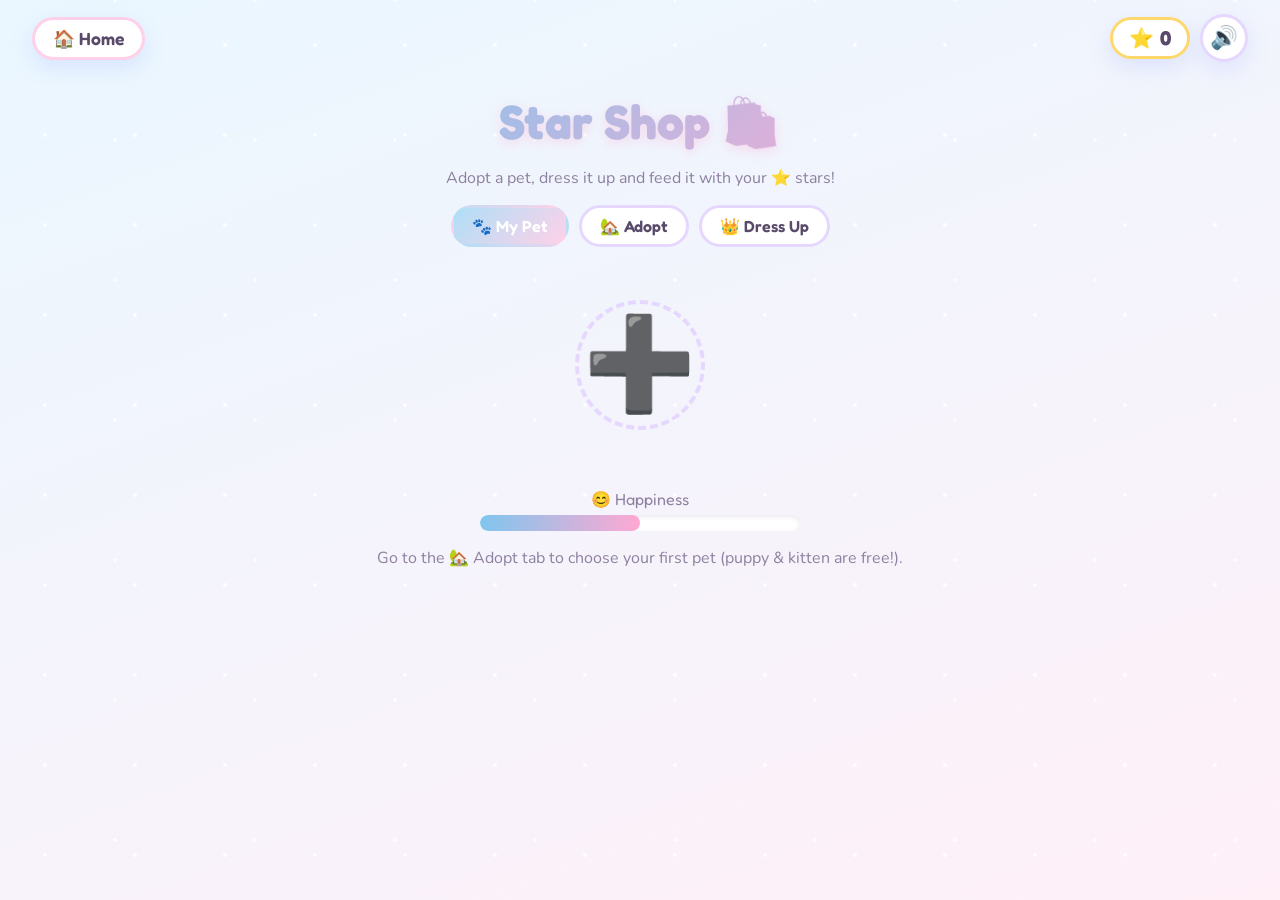
==== pet/index.html @ ad07f406 "Add Star Shop: adopt, dress up and feed a pet with stars A way to SPEND earned stars (deducted like " ====
<!DOCTYPE html>
<html lang="en">
<head>
  <meta charset="UTF-8" />
  <meta name="viewport" content="width=device-width, initial-scale=1, viewport-fit=cover" />
  <title>Star Shop 🛍️</title>
  <meta name="theme-color" content="#FFD1E8" />
  <link rel="icon" href="data:image/svg+xml,<svg xmlns='http://www.w3.org/2000/svg' viewBox='0 0 100 100'><text y='.9em' font-size='90'>🛍️</text></svg>" />
  <link rel="stylesheet" href="../css/theme.css" />
  <link rel="stylesheet" href="pet.css" />
</head>
<body>
  <div id="topbar"></div>
  <main class="game-main">
    <h1 class="game-title title-gradient">Star Shop 🛍️</h1>
    <p class="subtle">Adopt a pet, dress it up and feed it with your ⭐ stars!</p>

    <div class="chip-row" id="tabs">
      <button class="chip active" data-tab="pet">🐾 My Pet</button>
      <button class="chip" data-tab="adopt">🏡 Adopt</button>
      <button class="chip" data-tab="dress">👑 Dress Up</button>
    </div>

    <!-- My Pet -->
    <section id="tab-pet" class="tab-panel">
      <div id="pet-display"></div>
      <div class="pet-name-row">
        <span id="pet-name" class="pet-name"></span>
        <button class="icon-btn" id="rename-btn" aria-label="Rename pet">✏️</button>
      </div>

      <div class="happy-wrap">
        <span>😊 Happiness</span>
        <div class="happy-bar"><div class="happy-fill" id="happy-fill"></div></div>
      </div>
      <button class="btn btn-primary btn-lg" id="feed-btn">🍎 Feed (3 ⭐)</button>
      <p class="subtle" id="pet-hint"></p>
    </section>

    <!-- Adopt -->
    <section id="tab-adopt" class="tab-panel" hidden>
      <p class="subtle">Tap to adopt a new friend. You can switch between pets you own any time!</p>
      <div class="shop-grid" id="adopt-grid"></div>
    </section>

    <!-- Dress Up -->
    <section id="tab-dress" class="tab-panel" hidden>
      <p class="subtle">Buy accessories, then tap to put them on (or take them off) your pet.</p>
      <div id="mini-pet"></div>
      <div id="dress-groups"></div>
    </section>
  </main>

  <script type="module" src="pet.js"></script>
</body>
</html>
---- css/theme.css ----
/* ===========================================================
   Debbie's Game — shared design system (theme.css)
   Baby blue + baby pink pastel theme. Used by every page.
   =========================================================== */

@import url('https://fonts.googleapis.com/css2?family=Fredoka:wght@400;500;600;700&family=Nunito:wght@400;600;700;800&display=swap');

:root {
  /* palette */
  --blue: #AEDFF7;
  --blue-deep: #7FC6EE;
  --pink: #FFD1E8;
  --pink-deep: #FFA8D2;
  --lilac: #E6D7FF;
  --cream: #FFF9FC;
  --ink: #5A4A6A;          /* soft purple-grey text (gentler than black) */
  --ink-soft: #8E80A0;
  --star: #FFD86B;
  --good: #8DE0A0;
  --good-deep: #4FC46A;
  --bad: #FFB3B3;
  --bad-deep: #FF8A8A;

  /* shape + depth */
  --radius: 24px;
  --radius-sm: 16px;
  --shadow: 0 8px 22px rgba(127, 150, 255, .18);
  --shadow-lift: 0 14px 30px rgba(127, 150, 255, .28);
  --grad: linear-gradient(135deg, var(--blue), var(--pink));
  --grad-soft: linear-gradient(160deg, #EAF7FF 0%, #FFF0F8 100%);
}

* { box-sizing: border-box; }

html, body {
  margin: 0;
  padding: 0;
  min-height: 100dvh;
}

body {
  font-family: 'Nunito', system-ui, sans-serif;
  color: var(--ink);
  background: var(--grad-soft) fixed;
  -webkit-tap-highlight-color: transparent;
  overscroll-behavior: contain;
  animation: fade-in .35s ease;
}

/* sparkly twinkles drawn behind everything */
body::before {
  content: "";
  position: fixed;
  inset: 0;
  z-index: -1;
  pointer-events: none;
  background-image:
    radial-gradient(circle, rgba(255,255,255,.9) 1.5px, transparent 2px),
    radial-gradient(circle, rgba(255,255,255,.7) 1.5px, transparent 2px);
  background-size: 90px 90px, 140px 140px;
  background-position: 0 0, 45px 70px;
  animation: twinkle 4s ease-in-out infinite alternate;
}

h1, h2, h3, .display {
  font-family: 'Fredoka', 'Nunito', sans-serif;
  font-weight: 700;
  margin: 0;
}

/* ---- Gradient title text ---- */
.title-gradient {
  background: linear-gradient(135deg, var(--blue-deep), var(--pink-deep));
  -webkit-background-clip: text;
  background-clip: text;
  color: transparent;
  filter: drop-shadow(0 3px 6px rgba(255, 168, 210, .35));
}

/* ---- Buttons ---- */
.btn {
  font-family: 'Fredoka', sans-serif;
  font-size: clamp(1rem, 1rem + .5vw, 1.25rem);
  font-weight: 600;
  color: var(--ink);
  background: #fff;
  border: 3px solid var(--blue);
  border-radius: 999px;
  min-height: 56px;
  padding: 0 26px;
  cursor: pointer;
  box-shadow: var(--shadow);
  transition: transform .12s ease, box-shadow .12s ease, background .2s ease;
  touch-action: manipulation;
  user-select: none;
}
.btn:hover { transform: translateY(-2px); box-shadow: var(--shadow-lift); }
.btn:active { transform: scale(.95); }

.btn-primary {
  color: #fff;
  background: linear-gradient(135deg, var(--blue-deep), var(--pink-deep));
  border-color: transparent;
}
.btn-pink { border-color: var(--pink-deep); }
.btn-blue { border-color: var(--blue-deep); }

.btn-lg { min-height: 64px; font-size: clamp(1.15rem, 1rem + 1vw, 1.5rem); padding: 0 34px; }

/* ---- Cards ---- */
.card {
  background: #fff;
  border-radius: var(--radius);
  box-shadow: var(--shadow);
  padding: 22px;
}

/* ---- Top bar shared across pages ---- */
.topbar {
  display: flex;
  align-items: center;
  justify-content: space-between;
  gap: 12px;
  padding: 14px clamp(14px, 4vw, 32px);
}
.home-btn {
  text-decoration: none;
  display: inline-flex;
  align-items: center;
  gap: 8px;
  font-family: 'Fredoka', sans-serif;
  font-weight: 600;
  font-size: 1.1rem;
  color: var(--ink);
  background: #fff;
  border: 3px solid var(--pink);
  border-radius: 999px;
  padding: 8px 18px;
  box-shadow: var(--shadow);
  touch-action: manipulation;
}
.home-btn:active { transform: scale(.95); }

.star-counter {
  display: inline-flex;
  align-items: center;
  gap: 6px;
  font-family: 'Fredoka', sans-serif;
  font-weight: 700;
  font-size: 1.25rem;
  color: var(--ink);
  background: #fff;
  border: 3px solid var(--star);
  border-radius: 999px;
  padding: 6px 16px;
  box-shadow: var(--shadow);
}
.icon-btn {
  font-size: 1.4rem;
  line-height: 1;
  background: #fff;
  border: 3px solid var(--lilac);
  border-radius: 50%;
  width: 48px;
  height: 48px;
  cursor: pointer;
  box-shadow: var(--shadow);
  touch-action: manipulation;
}
.icon-btn:active { transform: scale(.92); }

/* ---- Generic game layout ---- */
.game-main {
  max-width: 720px;
  margin: 0 auto;
  padding: 10px clamp(14px, 4vw, 24px) 60px;
  text-align: center;
}
.game-title {
  font-size: clamp(1.8rem, 1.4rem + 3vw, 3rem);
  margin: 6px 0 4px;
}
.subtle { color: var(--ink-soft); }

/* ---- Modal ---- */
.modal-backdrop {
  position: fixed;
  inset: 0;
  background: rgba(90, 74, 106, .35);
  display: flex;
  align-items: center;
  justify-content: center;
  padding: 20px;
  z-index: 100;
  animation: fade-in .2s ease;
}
.modal {
  background: #fff;
  border-radius: var(--radius);
  box-shadow: var(--shadow-lift);
  padding: 28px;
  max-width: 420px;
  width: 100%;
  text-align: center;
  animation: pop .35s cubic-bezier(.2, 1.3, .4, 1);
}
.modal h2 { font-size: 1.8rem; margin-bottom: 8px; }
.modal-buttons { display: flex; gap: 12px; justify-content: center; flex-wrap: wrap; margin-top: 20px; }

/* ---- Toast ---- */
.toast {
  position: fixed;
  left: 50%;
  bottom: 28px;
  transform: translateX(-50%);
  background: #fff;
  color: var(--ink);
  font-family: 'Fredoka', sans-serif;
  font-weight: 600;
  font-size: 1.15rem;
  padding: 12px 22px;
  border-radius: 999px;
  box-shadow: var(--shadow-lift);
  z-index: 120;
  animation: toast-in .3s ease, toast-out .3s ease 1.5s forwards;
}

/* ---- Star burst particles ---- */
.star-particle {
  position: fixed;
  font-size: 1.5rem;
  pointer-events: none;
  z-index: 130;
  animation: star-rise .9s ease-out forwards;
}

/* ---- Confetti ---- */
.confetti-piece {
  position: fixed;
  top: -20px;
  width: 12px;
  height: 16px;
  border-radius: 3px;
  pointer-events: none;
  z-index: 90;
  animation: confetti-fall linear forwards;
}

/* ---- Pills / chips for level pickers ---- */
.chip-row { display: flex; gap: 10px; justify-content: center; flex-wrap: wrap; margin: 14px 0; }
.chip {
  font-family: 'Fredoka', sans-serif;
  font-weight: 600;
  font-size: 1rem;
  color: var(--ink);
  background: #fff;
  border: 3px solid var(--lilac);
  border-radius: 999px;
  padding: 8px 18px;
  cursor: pointer;
  touch-action: manipulation;
}
.chip.active {
  background: linear-gradient(135deg, var(--blue), var(--pink));
  color: #fff;
  border-color: transparent;
}

/* ===========================================================
   Animations
   =========================================================== */
@keyframes fade-in { from { opacity: 0; } to { opacity: 1; } }
@keyframes twinkle { from { opacity: .35; } to { opacity: .8; } }
@keyframes pop {
  0% { transform: scale(.6); opacity: 0; }
  100% { transform: scale(1); opacity: 1; }
}
@keyframes wiggle {
  0%, 100% { transform: translateX(0); }
  20% { transform: translateX(-8px); }
  40% { transform: translateX(8px); }
  60% { transform: translateX(-6px); }
  80% { transform: translateX(6px); }
}
@keyframes float {
  0%, 100% { transform: translateY(0); }
  50% { transform: translateY(-10px); }
}
@keyframes star-rise {
  0% { transform: translate(0, 0) scale(.4); opacity: 1; }
  100% { transform: translate(var(--dx, 0), -120px) scale(1.3); opacity: 0; }
}
@keyframes toast-in { from { transform: translate(-50%, 30px); opacity: 0; } to { transform: translate(-50%, 0); opacity: 1; } }
@keyframes toast-out { to { transform: translate(-50%, 30px); opacity: 0; } }
@keyframes confetti-fall { to { transform: translateY(105vh) rotate(720deg); } }

.wiggle { animation: wiggle .4s ease; }
.pop-in { animation: pop .35s cubic-bezier(.2, 1.3, .4, 1); }
.floaty { animation: float 3s ease-in-out infinite; }

/* ===========================================================
   Pet stage (used on the hub + Star Shop)
   =========================================================== */
.pet-stage {
  --pet-size: 120px;
  position: relative;
  width: calc(var(--pet-size) * 1.6);
  height: calc(var(--pet-size) * 1.6);
  display: flex;
  align-items: center;
  justify-content: center;
  margin: 0 auto;
}
.pet-base {
  font-size: var(--pet-size);
  line-height: 1;
  animation: float 3.5s ease-in-out infinite;
  filter: drop-shadow(0 8px 10px rgba(127, 150, 255, .25));
}
.pet-stage.wiggle .pet-base { animation: wiggle .5s ease; }
.pet-acc {
  position: absolute;
  line-height: 1;
  font-size: calc(var(--pet-size) * 0.42);
  pointer-events: none;
}
.pet-acc.hat  { top: 2%;  left: 50%; transform: translateX(-50%); font-size: calc(var(--pet-size) * 0.5); }
.pet-acc.face { top: 38%; left: 50%; transform: translateX(-50%); font-size: calc(var(--pet-size) * 0.36); }
.pet-acc.neck { top: 64%; left: 50%; transform: translateX(-50%); font-size: calc(var(--pet-size) * 0.36); }
.pet-acc.held { bottom: 12%; right: 12%; font-size: calc(var(--pet-size) * 0.46); }
.pet-empty {
  font-size: calc(var(--pet-size) * 0.7);
  color: var(--ink-soft);
  border: 4px dashed var(--lilac);
  border-radius: 50%;
  width: var(--pet-size);
  height: var(--pet-size);
  display: flex;
  align-items: center;
  justify-content: center;
}

/* floating food when feeding the pet */
.food-float {
  position: absolute;
  font-size: 2rem;
  pointer-events: none;
  z-index: 5;
  animation: food-rise 1s ease-out forwards;
}
@keyframes food-rise {
  0% { transform: translateY(0) scale(.6); opacity: 1; }
  100% { transform: translateY(-90px) scale(1.2); opacity: 0; }
}

@media (prefers-reduced-motion: reduce) {
  *, body::before { animation: none !important; transition: none !important; }
}
---- pet/pet.css ----
/* ===========================================================
   pet.css — Star Shop page layout
   =========================================================== */

.tab-panel { max-width: 600px; margin: 0 auto; }

.pet-name-row {
  display: flex;
  align-items: center;
  justify-content: center;
  gap: 10px;
  margin: 6px 0 14px;
}
.pet-name {
  font-family: 'Fredoka', sans-serif;
  font-weight: 700;
  font-size: 1.6rem;
  color: var(--ink);
}

.happy-wrap {
  max-width: 320px;
  margin: 6px auto 14px;
  font-family: 'Fredoka', sans-serif;
  font-size: 1rem;
  color: var(--ink-soft);
}
.happy-bar {
  height: 16px;
  background: #fff;
  border-radius: 999px;
  box-shadow: inset 0 2px 4px rgba(90, 74, 106, .12);
  overflow: hidden;
  margin-top: 6px;
}
.happy-fill {
  height: 100%;
  width: 50%;
  background: linear-gradient(90deg, var(--blue-deep), var(--pink-deep));
  border-radius: 999px;
  transition: width .4s ease;
}

/* shop grids */
.shop-grid {
  display: grid;
  grid-template-columns: repeat(auto-fill, minmax(120px, 1fr));
  gap: 14px;
  margin: 16px auto;
}
.shop-item {
  background: #fff;
  border-radius: var(--radius-sm);
  box-shadow: var(--shadow);
  border: 4px solid transparent;
  padding: 14px 10px;
  text-align: center;
  display: flex;
  flex-direction: column;
  align-items: center;
  gap: 8px;
}
.shop-item.equipped { border-color: var(--good-deep); }
.shop-item.owned { border-color: var(--blue); }
.shop-item .item-emoji { font-size: 2.6rem; line-height: 1; }
.shop-item .item-name { font-family: 'Fredoka', sans-serif; font-weight: 600; font-size: .95rem; }
.shop-item .item-action {
  font-family: 'Fredoka', sans-serif;
  font-weight: 700;
  font-size: .95rem;
  border: none;
  border-radius: 999px;
  padding: 8px 14px;
  min-height: 40px;
  width: 100%;
  cursor: pointer;
  touch-action: manipulation;
  color: #fff;
  background: linear-gradient(135deg, var(--blue-deep), var(--pink-deep));
}
.item-action:active { transform: scale(.95); }
.item-action.is-cost { background: #fff; color: var(--ink); border: 3px solid var(--star); }
.item-action.is-cost.cant { opacity: .55; }
.item-action.is-equip { background: #fff; color: var(--good-deep); border: 3px solid var(--good-deep); }
.item-action.is-equipped { background: var(--good); color: #fff; border: 3px solid var(--good-deep); }
.item-action.is-choose { background: #fff; color: var(--blue-deep); border: 3px solid var(--blue-deep); }
.item-action.is-current { background: var(--blue); color: #fff; }

.dress-group { margin: 14px auto; }
.dress-group h3 { font-family: 'Fredoka', sans-serif; font-size: 1.2rem; margin: 10px 0 4px; color: var(--ink); }

#mini-pet { margin-bottom: 8px; }
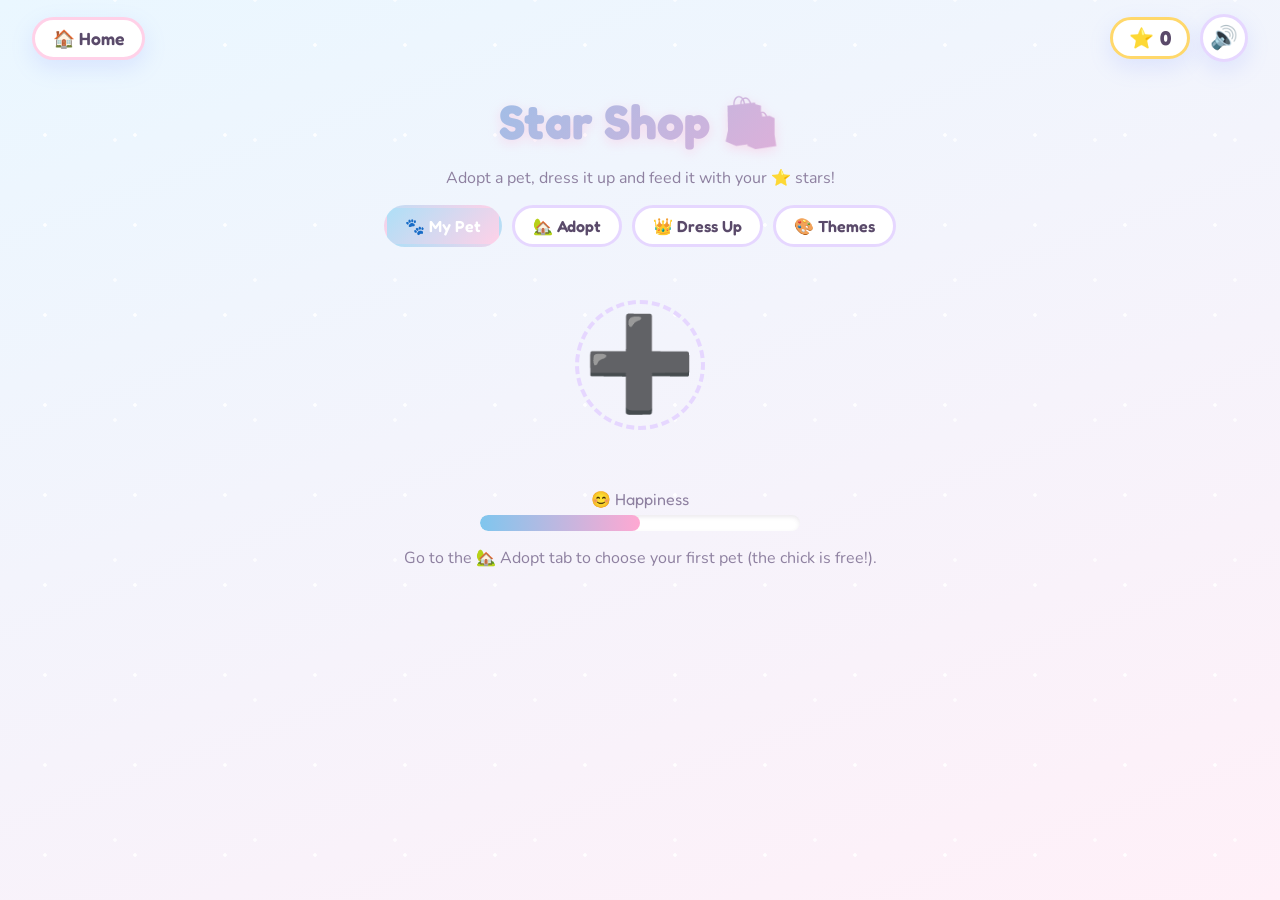
==== commit d9db6fde: "Star economy v2: 2x learning rewards, premium pets, collars/leads, themes, bonuses - Learning games " ====
--- a/pet/index.html
+++ b/pet/index.html
@@ -19,6 +19,7 @@
       <button class="chip active" data-tab="pet">🐾 My Pet</button>
       <button class="chip" data-tab="adopt">🏡 Adopt</button>
       <button class="chip" data-tab="dress">👑 Dress Up</button>
+      <button class="chip" data-tab="theme">🎨 Themes</button>
     </div>
 
     <!-- My Pet -->
@@ -49,6 +50,12 @@
       <div id="mini-pet"></div>
       <div id="dress-groups"></div>
     </section>
+
+    <!-- Themes -->
+    <section id="tab-theme" class="tab-panel" hidden>
+      <p class="subtle">Buy a colour theme to change how the whole app looks!</p>
+      <div class="shop-grid" id="theme-grid"></div>
+    </section>
   </main>
 
   <script type="module" src="pet.js"></script>
--- a/css/theme.css
+++ b/css/theme.css
@@ -328,6 +328,46 @@
 .pet-acc.face { top: 38%; left: 50%; transform: translateX(-50%); font-size: calc(var(--pet-size) * 0.36); }
 .pet-acc.neck { top: 64%; left: 50%; transform: translateX(-50%); font-size: calc(var(--pet-size) * 0.36); }
 .pet-acc.held { bottom: 12%; right: 12%; font-size: calc(var(--pet-size) * 0.46); }
+
+/* collar — a rounded colour band across the lower neck, with a little tag */
+.pet-acc.collar {
+  top: 60%; left: 50%; transform: translateX(-50%);
+  width: calc(var(--pet-size) * 0.66);
+  height: calc(var(--pet-size) * 0.15);
+  background: var(--acc-color, var(--pink-deep));
+  border-radius: 999px;
+  box-shadow: inset 0 -3px 4px rgba(90, 74, 106, .2);
+}
+.pet-acc.collar::after {
+  content: '';
+  position: absolute;
+  left: 50%; bottom: -55%;
+  transform: translateX(-50%);
+  width: calc(var(--pet-size) * 0.12);
+  height: calc(var(--pet-size) * 0.12);
+  background: var(--star);
+  border-radius: 50%;
+  box-shadow: 0 2px 3px rgba(90, 74, 106, .25);
+}
+/* lead — a stylised leash arc looping up to the top-right */
+.pet-acc.lead {
+  top: 18%; right: 8%;
+  width: calc(var(--pet-size) * 0.55);
+  height: calc(var(--pet-size) * 0.55);
+  border: calc(var(--pet-size) * 0.05) solid var(--acc-color, #C9A7FF);
+  border-left: none; border-bottom: none;
+  border-top-right-radius: 90%;
+  background: transparent;
+}
+.pet-acc.lead::before {
+  content: '';
+  position: absolute;
+  top: calc(var(--pet-size) * -0.06); right: calc(var(--pet-size) * -0.06);
+  width: calc(var(--pet-size) * 0.18);
+  height: calc(var(--pet-size) * 0.18);
+  border: calc(var(--pet-size) * 0.045) solid var(--acc-color, #C9A7FF);
+  border-radius: 50%;
+}
 .pet-empty {
   font-size: calc(var(--pet-size) * 0.7);
   color: var(--ink-soft);
--- a/pet/pet.css
+++ b/pet/pet.css
@@ -63,6 +63,14 @@
 .shop-item.equipped { border-color: var(--good-deep); }
 .shop-item.owned { border-color: var(--blue); }
 .shop-item .item-emoji { font-size: 2.6rem; line-height: 1; }
+.shop-item .item-swatch {
+  width: 70%;
+  height: 22px;
+  border-radius: 999px;
+  border: 3px solid var(--lilac);
+  box-shadow: inset 0 -2px 3px rgba(90, 74, 106, .15);
+}
+.shop-item .theme-swatch { height: 34px; width: 84%; }
 .shop-item .item-name { font-family: 'Fredoka', sans-serif; font-weight: 600; font-size: .95rem; }
 .shop-item .item-action {
   font-family: 'Fredoka', sans-serif;
